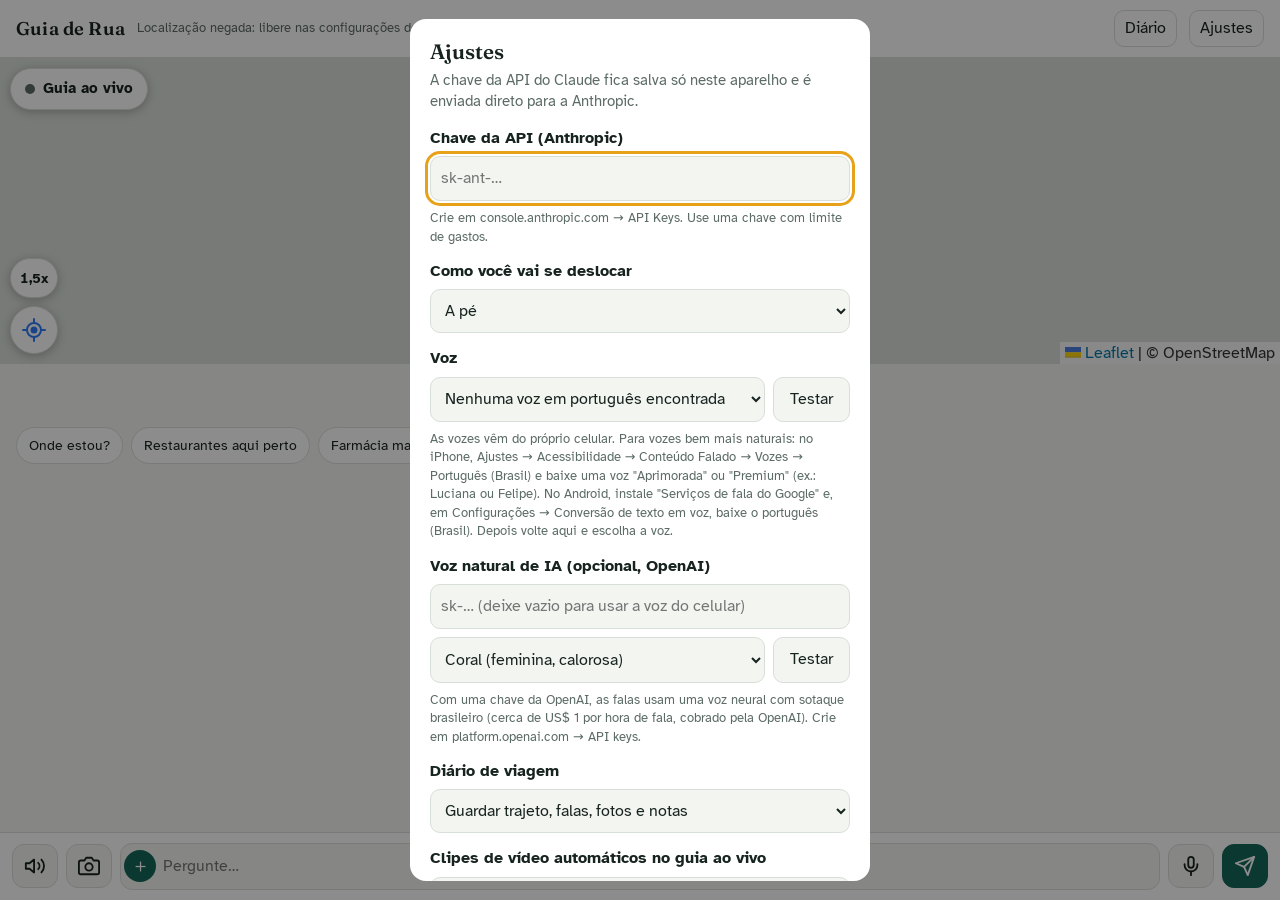
==== guia/index.html @ 288a1351 "Guia de Rua: flip to front camera for selfies Mirrored preview; diary photos/clips use the selfie vi" ====
<!doctype html>
<html lang="pt-BR">
<head>
<meta charset="utf-8">
<meta name="viewport" content="width=device-width,initial-scale=1,viewport-fit=cover">
<meta name="theme-color" content="#14322e">
<meta name="apple-mobile-web-app-capable" content="yes">
<title>Guia de Rua</title>
<link rel="stylesheet" href="vendor/leaflet.css">
<link rel="preconnect" href="https://fonts.googleapis.com">
<link rel="stylesheet" href="https://fonts.googleapis.com/css2?family=Atkinson+Hyperlegible:wght@400;700&family=Fraunces:opsz,wght@9..144,600&display=swap">
<style>
/* Layout: mapa no topo, faixa de instrução, conversa embaixo; barra de comandos fixa no rodapé */
:root {
  --bg: #f3f5f1;
  --surface: #ffffff;
  --ink: #17231f;
  --muted: #5c6b65;
  --line: #d8ded8;
  --accent: #14675b;
  --accent-ink: #ffffff;
  --signal: #e8a21a;
  --danger: #b5412f;
  --bubble-me: #dcebe6;
  --font-display: "Fraunces", Georgia, serif;
  --font-body: "Atkinson Hyperlegible", system-ui, -apple-system, "Segoe UI", sans-serif;
  color-scheme: light;
}
@media (prefers-color-scheme: dark) {
  :root {
    --bg: #0f1614; --surface: #18221f; --ink: #e8efec; --muted: #9aaba4;
    --line: #2a3733; --accent: #3fb3a0; --accent-ink: #06201b; --signal: #f2b43c;
    --danger: #e0715f; --bubble-me: #1f3a34; color-scheme: dark;
  }
}
* { box-sizing: border-box; }
[hidden] { display: none !important; }
html, body { height: 100%; }
body {
  margin: 0; background: var(--bg); color: var(--ink);
  font: 16px/1.45 var(--font-body);
  display: flex; flex-direction: column;
  padding-top: env(safe-area-inset-top, 0px);
}
button { font: inherit; color: inherit; cursor: pointer; }
button:focus-visible, input:focus-visible { outline: 3px solid var(--signal); outline-offset: 2px; }

header {
  display: flex; align-items: center; gap: 12px;
  padding: 10px 16px; background: var(--surface); border-bottom: 1px solid var(--line);
}
header h1 { font: 600 1.15rem var(--font-display); margin: 0; letter-spacing: .01em; }
#where { flex: 1; min-width: 0; font-size: .82rem; color: var(--muted);
  white-space: nowrap; overflow: hidden; text-overflow: ellipsis; }
.icon-btn { background: none; border: 1px solid var(--line); border-radius: 10px; padding: 6px 10px; }

#stage { position: relative; height: 34vh; min-height: 200px; flex: none; }
#map { position: absolute; inset: 0; background: var(--line); }
#cam {
  position: absolute; right: 10px; bottom: 10px; width: 38%; max-width: 220px;
  aspect-ratio: 3 / 4; object-fit: cover; border-radius: 12px; border: 2px solid var(--surface);
  box-shadow: 0 4px 16px rgb(0 0 0 / .3); z-index: 500; background: #000;
}
#locateBtn {
  position: absolute; left: 10px; bottom: 10px; z-index: 600;
  width: 48px; height: 48px; border-radius: 50%; border: 1px solid var(--line);
  background: var(--surface); color: var(--ink); display: grid; place-items: center;
  box-shadow: 0 2px 10px rgb(0 0 0 / .25);
}
#locateBtn svg { width: 24px; height: 24px; }
#locateBtn[aria-pressed="true"] { color: #2f7cf6; }
#stage.cam-big #locateBtn { display: none; }
#liveBtn {
  position: absolute; left: 10px; top: 10px; z-index: 600;
  display: inline-flex; align-items: center; gap: 8px;
  padding: 9px 14px; border-radius: 999px; border: 1px solid var(--line);
  background: var(--surface); color: var(--ink); font-weight: 700; font-size: .92rem;
  box-shadow: 0 2px 10px rgb(0 0 0 / .25);
}
#liveBtn i { width: 10px; height: 10px; border-radius: 50%; background: var(--muted); }
#liveBtn[aria-pressed="true"] { background: var(--danger); color: #fff; border-color: var(--danger); }
#liveBtn[aria-pressed="true"] i { background: #fff; animation: pulse 1.4s ease-in-out infinite; }
@keyframes pulse { 50% { opacity: .25; } }
#stage.cam-big #cam { inset: 0; width: 100%; max-width: none; height: 100%; aspect-ratio: auto; border-radius: 0; border: 0; }

#banner {
  display: flex; align-items: center; gap: 12px; padding: 12px 16px;
  background: var(--accent); color: var(--accent-ink);
}
#banner .dist { font: 600 1.6rem var(--font-display); font-variant-numeric: tabular-nums; min-width: 4.5ch; }
#banner .text { flex: 1; min-width: 0; font-weight: 700; }
#banner .sub { display: block; font-weight: 400; font-size: .85rem; opacity: .85; }
#banner button { background: rgb(255 255 255 / .18); border: 0; border-radius: 10px; padding: 8px 10px; color: inherit; }

#chat { flex: 1; overflow-y: auto; padding: 14px 16px; display: flex; flex-direction: column; gap: 10px; min-height: 0; }
.msg { max-width: 88%; padding: 10px 13px; border-radius: 14px; white-space: pre-wrap; overflow-wrap: anywhere; }
.msg.me { align-self: flex-end; background: var(--bubble-me); border-bottom-right-radius: 4px; }
.msg.bot { align-self: flex-start; background: var(--surface); border: 1px solid var(--line); border-bottom-left-radius: 4px; }
.msg.sys { align-self: center; color: var(--muted); font-size: .82rem; text-align: center; max-width: 100%; }
.msg.err { align-self: center; color: var(--danger); font-size: .88rem; text-align: center; }
.msg.bot.thinking { color: var(--muted); font-style: italic; }
.chips { display: flex; flex-wrap: wrap; gap: 8px; }
.chip { border: 1px solid var(--line); background: var(--surface); border-radius: 999px; padding: 7px 12px; font-size: .9rem; }

#controls {
  display: grid; grid-template-columns: auto auto 1fr auto auto; gap: 8px; align-items: center;
  padding: 10px 12px calc(10px + env(safe-area-inset-bottom, 0px));
  background: var(--surface); border-top: 1px solid var(--line);
}
.qwrap { position: relative; min-width: 0; }
#attachBtn { position: absolute; left: 4px; top: 50%; transform: translateY(-50%); width: 32px; height: 32px; border: 0; border-radius: 50%;
  background: var(--accent); color: var(--accent-ink); font-size: 1.2rem; line-height: 1; display: grid; place-items: center; }
#controls .qwrap input { padding-left: 42px; }
#attachBar { display: flex; align-items: center; gap: 10px; padding: 8px 12px; background: var(--surface); border-top: 1px solid var(--line); }
#attachBar img { width: 52px; height: 52px; object-fit: cover; border-radius: 8px; }
#attachBar span { flex: 1; min-width: 0; font-size: .88rem; color: var(--muted); }
#attachBar button { border: 1px solid var(--line); background: var(--bg); border-radius: 8px; padding: 6px 10px; }
#controls input {
  min-width: 0; width: 100%; padding: 11px 12px; border-radius: 12px;
  border: 1px solid var(--line); background: var(--bg); color: var(--ink); font: inherit;
}
.ctl { border: 1px solid var(--line); background: var(--bg); border-radius: 12px; padding: 10px 11px; line-height: 1; }
.ctl[aria-pressed="true"] { background: var(--accent); color: var(--accent-ink); border-color: var(--accent); }
.ctl.listening { background: var(--danger); color: #fff; border-color: var(--danger); }
#send { background: var(--accent); color: var(--accent-ink); border-color: var(--accent); }
.ctl svg { width: 22px; height: 22px; display: block; }
#speedBtn { position: absolute; left: 10px; bottom: 66px; z-index: 600; height: 40px; min-width: 48px; padding: 0 8px; border-radius: 999px;
  border: 1px solid var(--line); background: var(--surface); color: var(--ink); font-weight: 700; font-size: .9rem; font-variant-numeric: tabular-nums;
  box-shadow: 0 2px 10px rgb(0 0 0 / .25); }
#stage.cam-big #speedBtn { display: none; }

dialog {
  border: 0; border-radius: 16px; padding: 20px; width: min(92vw, 460px);
  background: var(--surface); color: var(--ink);
}
dialog::backdrop { background: rgb(0 0 0 / .45); }
dialog h2 { font: 600 1.3rem var(--font-display); margin: 0 0 6px; }
dialog p { margin: 0 0 14px; color: var(--muted); font-size: .92rem; }
dialog label { display: block; font-weight: 700; margin: 14px 0 6px; }
dialog input[type=password], dialog select {
  width: 100%; padding: 10px; border-radius: 10px; border: 1px solid var(--line);
  background: var(--bg); color: var(--ink); font: inherit;
}
.row { display: flex; gap: 10px; justify-content: flex-end; margin-top: 18px; flex-wrap: wrap; }
.btn { border-radius: 10px; padding: 10px 16px; border: 1px solid var(--line); background: var(--bg); }
.btn.primary { background: var(--accent); color: var(--accent-ink); border-color: var(--accent); }
.note { font-size: .8rem; color: var(--muted); margin-top: 8px; }
.voice-row { display: flex; gap: 8px; }
.voice-row select { flex: 1; min-width: 0; }

.leaflet-container { font: inherit; }
.me-dot { width: 18px; height: 18px; border-radius: 50%; background: #2f7cf6; border: 3px solid #fff; box-shadow: 0 0 0 6px rgb(47 124 246 / .25); }

/* Diário de viagem */
.overlay { position: fixed; inset: 0; z-index: 2000; background: var(--bg); color: var(--ink); display: flex; flex-direction: column;
  padding-top: env(safe-area-inset-top, 0px); padding-bottom: env(safe-area-inset-bottom, 0px); }
.ov-bar { display: flex; align-items: center; gap: 10px; padding: 10px 16px; background: var(--surface); border-bottom: 1px solid var(--line); flex-wrap: wrap; }
.ov-bar h2 { font: 600 1.15rem var(--font-display); margin: 0; flex: 1; }
.tabs { display: flex; gap: 6px; padding: 10px 16px 0; }
.tabs button { flex: 1; padding: 10px; border: 1px solid var(--line); background: var(--surface); border-radius: 10px; font-weight: 700; }
.tabs button[aria-selected="true"] { background: var(--accent); color: var(--accent-ink); border-color: var(--accent); }
.ov-scroll { flex: 1; overflow-y: auto; padding: 14px 16px 24px; min-height: 0; }
.ov-scroll label { display: block; font-weight: 700; margin: 12px 0 6px; }
.dates { display: grid; grid-template-columns: 1fr 1fr; gap: 10px; }
.dates input, #noteText { width: 100%; padding: 10px; border-radius: 10px; border: 1px solid var(--line); background: var(--surface); color: var(--ink); font: inherit; }
#noteText { min-height: 70px; resize: vertical; }
.status { color: var(--muted); font-size: .9rem; margin-top: 8px; min-height: 1.2em; }
.empty { color: var(--muted); text-align: center; padding: 30px 10px; }
.rcard { display: flex; gap: 12px; width: 100%; text-align: left; padding: 10px; margin-bottom: 10px; border: 1px solid var(--line); border-radius: 14px; background: var(--surface); }
.rthumb { width: 84px; height: 84px; flex: none; border-radius: 10px; overflow: hidden; background: var(--line); }
.rthumb img { width: 100%; height: 100%; object-fit: cover; }
.rbody { min-width: 0; }
.rtitle { font: 600 1.05rem var(--font-display); }
.rmeta { font-size: .82rem; color: var(--muted); margin: 2px 0 4px; font-variant-numeric: tabular-nums; }
.rsum { font-size: .9rem; overflow-wrap: anywhere; }
.pin { color: var(--signal); }
#reportBody h2 { font: 600 1.6rem/1.2 var(--font-display); margin: 12px 0 4px; text-wrap: balance; }
#reportBody h3 { font: 600 1.2rem var(--font-display); margin: 22px 0 6px; }
#reportBody h3 small { display: block; font: 400 .85rem var(--font-body); color: var(--muted); }
.rsub { color: var(--muted); margin: 0 0 10px; }
.rcover { width: 100%; aspect-ratio: 16 / 9; object-fit: cover; border-radius: 14px; }
.rstats { display: flex; flex-wrap: wrap; gap: 6px 16px; color: var(--muted); font-size: .9rem; margin-bottom: 12px; }
.rstats b { color: var(--ink); font-size: 1.15rem; font-variant-numeric: tabular-nums; }
.rmap { height: 240px; border-radius: 14px; margin: 10px 0 14px; }
.rhl { border-top: 1px solid var(--line); padding: 10px 0; }
.rhl img, .rhl video { width: 100%; max-height: 60vh; object-fit: cover; border-radius: 12px; margin-top: 6px; background: #000; }
.rtime { color: var(--accent); font-weight: 700; font-variant-numeric: tabular-nums; }
.ov-actions { display: flex; gap: 6px; flex-wrap: wrap; margin-left: auto; }
.ov-actions .btn, #reportBack { padding: 7px 9px; font-size: .85rem; white-space: nowrap; }
#reportView .ov-bar { flex-wrap: nowrap; gap: 6px; padding-inline: 12px; }
#reportView .ov-actions { flex-wrap: nowrap; }
.btn.danger { color: var(--danger); border-color: var(--danger); }
#pinBtn[aria-pressed="true"] { color: var(--signal); border-color: var(--signal); }
#clipBtn { position: absolute; right: 16px; top: 10px; z-index: 600; border: 0; border-radius: 999px; padding: 7px 12px;
  background: rgb(0 0 0 / .55); color: #fff; font-weight: 700; font-size: .85rem; }
#clipBtn.recording { background: var(--danger); }
#photoBtn { position: absolute; right: 16px; top: 50px; z-index: 600; border: 0; border-radius: 999px; padding: 7px 12px;
  background: rgb(0 0 0 / .55); color: #fff; font-weight: 700; font-size: .85rem; }
#flipBtn { position: absolute; right: 16px; top: 90px; z-index: 600; border: 0; border-radius: 999px; padding: 7px 12px;
  background: rgb(0 0 0 / .55); color: #fff; font-weight: 700; font-size: .85rem; }
#cam.selfie { transform: scaleX(-1); }
#stage.cam-big #flipBtn, #stage.cam-big #photoBtn, #stage.cam-big #clipBtn { background: rgb(0 0 0 / .65); }
@media (prefers-reduced-motion: reduce) { * { scroll-behavior: auto !important; } #liveBtn[aria-pressed="true"] i { animation: none; } }
</style>
</head>
<body>
<header>
  <h1>Guia de Rua</h1>
  <div id="where">Aguardando localização…</div>
  <button class="icon-btn" id="diaryBtn" aria-label="Diário de viagem">Diário</button>
  <button class="icon-btn" id="settingsBtn" aria-label="Configurações">Ajustes</button>
</header>

<div id="stage">
  <div id="map"></div>
  <video id="cam" playsinline muted hidden></video>
  <button id="liveBtn" aria-pressed="false" title="Narração contínua do que a câmera vê e do que há por perto"><i></i><span>Guia ao vivo</span></button>
  <button id="flipBtn" hidden aria-label="Virar para a câmera frontal (selfie)" title="Inverter câmera (selfie)">⇄ Selfie</button>
  <button id="photoBtn" hidden title="Guardar uma foto no diário">◉ Foto</button>
  <button id="clipBtn" hidden title="Gravar um clipe de 10 segundos para o diário">● Gravar 10 s</button>
  <button type="button" id="speedBtn" aria-label="Velocidade da fala: 1,5x. Tocar para mudar">1,5x</button>
  <button id="locateBtn" aria-label="Mostrar minha localização" aria-pressed="true" title="Minha localização">
    <svg viewBox="0 0 24 24" fill="none" stroke="currentColor" stroke-width="2" stroke-linecap="round"><circle cx="12" cy="12" r="7"/><circle cx="12" cy="12" r="2.5" fill="currentColor"/><path d="M12 1v4M12 19v4M1 12h4M19 12h4"/></svg>
  </button>
</div>

<div id="banner" hidden>
  <div class="dist" id="bDist">–</div>
  <div class="text"><span id="bText">–</span><span class="sub" id="bSub"></span></div>
  <button id="describeBtn" title="Descrever o caminho pela câmera">Olhar</button>
  <button id="stopBtn" title="Parar navegação">Parar</button>
</div>

<main id="chat" aria-live="polite">
  <div class="msg sys">Pergunte onde você está, o que tem por perto ou peça para ir a algum lugar.</div>
  <div class="chips" id="chips">
    <button class="chip">Onde estou?</button>
    <button class="chip">Restaurantes aqui perto</button>
    <button class="chip">Farmácia mais próxima</button>
    <button class="chip">O que estou vendo?</button>
  </div>
</main>

<div id="attachBar" hidden>
  <img id="attachThumb" alt="Foto escolhida">
  <span id="attachInfo">Escreva um comentário e envie. A foto vai para o diário.</span>
  <button type="button" id="attachRemove" aria-label="Remover foto">Remover</button>
</div>
<form id="controls" autocomplete="off">
  <button type="button" class="ctl" id="voiceBtn" aria-pressed="false" aria-label="Ligar fala em voz alta">
    <svg viewBox="0 0 24 24" fill="none" stroke="currentColor" stroke-width="2" stroke-linecap="round" stroke-linejoin="round"><path d="M11 5 6 9H2v6h4l5 4V5z"/><path d="M15.5 8.5a5 5 0 0 1 0 7"/><path d="M19 5a10 10 0 0 1 0 14"/></svg>
  </button>
  <button type="button" class="ctl" id="camBtn" aria-pressed="false" aria-label="Ligar câmera">
    <svg viewBox="0 0 24 24" fill="none" stroke="currentColor" stroke-width="2" stroke-linecap="round" stroke-linejoin="round"><path d="M23 19a2 2 0 0 1-2 2H3a2 2 0 0 1-2-2V8a2 2 0 0 1 2-2h4l2-3h6l2 3h4a2 2 0 0 1 2 2z"/><circle cx="12" cy="13" r="4"/></svg>
  </button>
  <div class="qwrap">
    <button type="button" id="attachBtn" aria-label="Adicionar foto do rolo da câmera" title="Adicionar foto do rolo da câmera">＋</button>
    <input id="q" placeholder="Pergunte…" aria-label="Mensagem">
  </div>
  <input type="file" id="attachFile" accept="image/*" hidden>
  <button type="button" class="ctl" id="micBtn" aria-label="Falar">
    <svg viewBox="0 0 24 24" fill="none" stroke="currentColor" stroke-width="2" stroke-linecap="round" stroke-linejoin="round"><rect x="9" y="2" width="6" height="12" rx="3"/><path d="M19 10v1a7 7 0 0 1-14 0v-1"/><path d="M12 18v4"/></svg>
  </button>
  <button type="submit" class="ctl" id="send" aria-label="Enviar">
    <svg viewBox="0 0 24 24" fill="none" stroke="currentColor" stroke-width="2" stroke-linecap="round" stroke-linejoin="round"><path d="M22 2 11 13"/><path d="M22 2 15 22l-4-9-9-4 20-7z"/></svg>
  </button>
</form>

<dialog id="settings">
  <form method="dialog" id="settingsForm">
    <h2>Ajustes</h2>
    <p>A chave da API do Claude fica salva só neste aparelho e é enviada direto para a Anthropic.</p>
    <label for="apiKey">Chave da API (Anthropic)</label>
    <input type="password" id="apiKey" placeholder="sk-ant-…" autocomplete="off">
    <div class="note">Crie em console.anthropic.com → API Keys. Use uma chave com limite de gastos.</div>
    <label for="mode">Como você vai se deslocar</label>
    <select id="mode">
      <option value="foot">A pé</option>
      <option value="car">De carro</option>
      <option value="bike">De bicicleta</option>
    </select>
    <label for="voiceSel">Voz</label>
    <div class="voice-row">
      <select id="voiceSel"></select>
      <button type="button" class="btn" id="voiceTest">Testar</button>
    </div>
    <div class="note">As vozes vêm do próprio celular. Para vozes bem mais naturais: no iPhone, Ajustes → Acessibilidade → Conteúdo Falado → Vozes → Português (Brasil) e baixe uma voz "Aprimorada" ou "Premium" (ex.: Luciana ou Felipe). No Android, instale "Serviços de fala do Google" e, em Configurações → Conversão de texto em voz, baixe o português (Brasil). Depois volte aqui e escolha a voz.</div>
    <label for="openaiKey">Voz natural de IA (opcional, OpenAI)</label>
    <input type="password" id="openaiKey" placeholder="sk-… (deixe vazio para usar a voz do celular)" autocomplete="off">
    <div class="voice-row" style="margin-top:8px">
      <select id="openaiVoice">
        <option value="coral">Coral (feminina, calorosa)</option>
        <option value="nova">Nova (feminina, animada)</option>
        <option value="shimmer">Shimmer (feminina, suave)</option>
        <option value="sage">Sage (feminina, calma)</option>
        <option value="ash">Ash (masculina, clara)</option>
        <option value="ballad">Ballad (masculina, expressiva)</option>
        <option value="onyx">Onyx (masculina, grave)</option>
        <option value="echo">Echo (masculina, neutra)</option>
        <option value="verse">Verse (masculina, narrador)</option>
      </select>
      <button type="button" class="btn" id="cloudTest">Testar</button>
    </div>
    <div class="note" id="cloudStatus">Com uma chave da OpenAI, as falas usam uma voz neural com sotaque brasileiro (cerca de US$ 1 por hora de fala, cobrado pela OpenAI). Crie em platform.openai.com → API keys.</div>
    <label for="diaryOn">Diário de viagem</label>
    <select id="diaryOn">
      <option value="on">Guardar trajeto, falas, fotos e notas</option>
      <option value="off">Não guardar nada</option>
    </select>
    <label for="clipEvery">Clipes de vídeo automáticos no guia ao vivo</label>
    <select id="clipEvery">
      <option value="2">Um clipe de 6 s a cada 2 min</option>
      <option value="5">Um clipe de 6 s a cada 5 min</option>
      <option value="off">Só quando eu tocar em Gravar</option>
    </select>
    <div class="note">Tudo fica guardado só neste celular. Cada clipe ocupa cerca de 0,6 MB.</div>
    <label for="navVoice">Avisos de navegação ("em 90 metros, vire à esquerda")</label>
    <select id="navVoice">
      <option value="off">Só na tela, sem falar</option>
      <option value="on">Falar em voz alta</option>
    </select>
    <label for="liveDirections">Guia ao vivo: indicar para onde olhar</label>
    <select id="liveDirections">
      <option value="off">Não, só contar o que há em volta</option>
      <option value="on">Sim, dizer "olhe à esquerda", "atrás de você"…</option>
    </select>
    <div class="note">A velocidade da fala fica no botão 1x / 1,25x / 1,5x / 2x da barra de baixo. Você também pode pedir no chat: "fala mais rápido", "quero as direções".</div>
    <label for="livePace">Ritmo do guia ao vivo</label>
    <select id="livePace">
      <option value="continuo">Contínuo (nova leitura a cada 10 s)</option>
      <option value="normal">Normal (pausa de 10 s)</option>
      <option value="calmo">Calmo (pausa de 25 s)</option>
    </select>
    <div class="note">No modo contínuo o Claude é consultado a cada 10 segundos (6 vezes por minuto).</div>
    <label for="lookEvery">Olhar pela câmera durante a rota</label>
    <select id="lookEvery">
      <option value="turns">Só perto das conversões</option>
      <option value="30">Também a cada 30 s</option>
      <option value="60">Também a cada 60 s</option>
    </select>
    <div class="row">
      <button class="btn" value="cancel" formnovalidate>Cancelar</button>
      <button class="btn primary" value="save" id="saveSettings">Salvar</button>
    </div>
  </form>
</dialog>


<section id="diary" class="overlay" hidden aria-label="Diário de viagem">
  <div class="ov-bar">
    <h2>Diário de viagem</h2>
    <button class="btn" id="diaryClose">Fechar</button>
  </div>
  <div class="tabs" role="tablist">
    <button id="tab-list" role="tab" aria-selected="true">Relatórios</button>
    <button id="tab-new" role="tab" aria-selected="false">Novo relatório</button>
  </div>
  <div class="ov-scroll" id="panel-list">
    <div id="reportList"></div>
    <div class="status" id="storageInfo"></div>
  </div>
  <div class="ov-scroll" id="panel-new" hidden>
    <div class="dates">
      <div><label for="dFrom">De</label><input type="date" id="dFrom"></div>
      <div><label for="dTo">Até</label><input type="date" id="dTo"></div>
    </div>
    <div class="status" id="dPreview"></div>
    <div class="row" style="justify-content:flex-start"><button class="btn primary" id="genBtn">Gerar relatório</button></div>
    <div class="status" id="dStatus"></div>
    <label for="noteText">Anotar algo no diário (com fotos, se quiser)</label>
    <textarea id="noteText" placeholder="Ex.: Almoçamos no mercado municipal, o sanduíche de mortadela é enorme."></textarea>
    <label class="btn" for="noteFiles" style="display:inline-block;margin-top:8px;font-weight:400">📷 Adicionar fotos da galeria</label>
    <input type="file" id="noteFiles" accept="image/*" multiple hidden>
    <div class="status" id="noteFilesInfo"></div>
    <div class="row" style="justify-content:flex-start"><button class="btn primary" id="noteBtn">Guardar no diário</button></div>
    <p class="note">Também dá para anotar pelo chat ("anota que jantamos no Bar X") e pedir o relatório falando ("faz o relatório de ontem").</p>
  </div>
</section>

<section id="reportView" class="overlay" hidden aria-label="Relatório de viagem">
  <div class="ov-bar">
    <button class="btn" id="reportBack">‹ Voltar</button>
    <div class="ov-actions">
      <button class="btn" id="pinBtn" aria-pressed="false">☆ Permanente</button>
      <button class="btn" id="exportBtn">Exportar</button>
      <button class="btn danger" id="deleteBtn">Excluir</button>
    </div>
  </div>
  <div class="ov-scroll" id="reportBody"></div>
</section>

<dialog id="keepDlg">
  <form method="dialog">
    <h2>Guardar esta gravação?</h2>
    <p id="keepText"></p>
    <p class="note" id="keepNote"></p>
    <div class="row">
      <button class="btn" value="later">Decidir depois</button>
      <button class="btn danger" value="discard">Descartar</button>
      <button class="btn primary" value="keep">Guardar</button>
    </div>
  </form>
</dialog>

<dialog id="confirmDlg">
  <form method="dialog">
    <h2>Confirmar</h2>
    <p id="confirmText"></p>
    <div class="row">
      <button class="btn" value="cancel">Cancelar</button>
      <button class="btn primary" value="ok" id="confirmOk">OK</button>
    </div>
  </form>
</dialog>
<script src="vendor/leaflet.js"></script>
<script type="module" src="app.js?v=18"></script>
</body>
</html>
---- guia/vendor/leaflet.css ----
/* required styles */

.leaflet-pane,
.leaflet-tile,
.leaflet-marker-icon,
.leaflet-marker-shadow,
.leaflet-tile-container,
.leaflet-pane > svg,
.leaflet-pane > canvas,
.leaflet-zoom-box,
.leaflet-image-layer,
.leaflet-layer {
	position: absolute;
	left: 0;
	top: 0;
	}
.leaflet-container {
	overflow: hidden;
	}
.leaflet-tile,
.leaflet-marker-icon,
.leaflet-marker-shadow {
	-webkit-user-select: none;
	   -moz-user-select: none;
	        user-select: none;
	  -webkit-user-drag: none;
	}
/* Prevents IE11 from highlighting tiles in blue */
.leaflet-tile::selection {
	background: transparent;
}
/* Safari renders non-retina tile on retina better with this, but Chrome is worse */
.leaflet-safari .leaflet-tile {
	image-rendering: -webkit-optimize-contrast;
	}
/* hack that prevents hw layers "stretching" when loading new tiles */
.leaflet-safari .leaflet-tile-container {
	width: 1600px;
	height: 1600px;
	-webkit-transform-origin: 0 0;
	}
.leaflet-marker-icon,
.leaflet-marker-shadow {
	display: block;
	}
/* .leaflet-container svg: reset svg max-width decleration shipped in Joomla! (joomla.org) 3.x */
/* .leaflet-container img: map is broken in FF if you have max-width: 100% on tiles */
.leaflet-container .leaflet-overlay-pane svg {
	max-width: none !important;
	max-height: none !important;
	}
.leaflet-container .leaflet-marker-pane img,
.leaflet-container .leaflet-shadow-pane img,
.leaflet-container .leaflet-tile-pane img,
.leaflet-container img.leaflet-image-layer,
.leaflet-container .leaflet-tile {
	max-width: none !important;
	max-height: none !important;
	width: auto;
	padding: 0;
	}

.leaflet-container img.leaflet-tile {
	/* See: https://bugs.chromium.org/p/chromium/issues/detail?id=600120 */
	mix-blend-mode: plus-lighter;
}

.leaflet-container.leaflet-touch-zoom {
	-ms-touch-action: pan-x pan-y;
	touch-action: pan-x pan-y;
	}
.leaflet-container.leaflet-touch-drag {
	-ms-touch-action: pinch-zoom;
	/* Fallback for FF which doesn't support pinch-zoom */
	touch-action: none;
	touch-action: pinch-zoom;
}
.leaflet-container.leaflet-touch-drag.leaflet-touch-zoom {
	-ms-touch-action: none;
	touch-action: none;
}
.leaflet-container {
	-webkit-tap-highlight-color: transparent;
}
.leaflet-container a {
	-webkit-tap-highlight-color: rgba(51, 181, 229, 0.4);
}
.leaflet-tile {
	filter: inherit;
	visibility: hidden;
	}
.leaflet-tile-loaded {
	visibility: inherit;
	}
.leaflet-zoom-box {
	width: 0;
	height: 0;
	-moz-box-sizing: border-box;
	     box-sizing: border-box;
	z-index: 800;
	}
/* workaround for https://bugzilla.mozilla.org/show_bug.cgi?id=888319 */
.leaflet-overlay-pane svg {
	-moz-user-select: none;
	}

.leaflet-pane         { z-index: 400; }

.leaflet-tile-pane    { z-index: 200; }
.leaflet-overlay-pane { z-index: 400; }
.leaflet-shadow-pane  { z-index: 500; }
.leaflet-marker-pane  { z-index: 600; }
.leaflet-tooltip-pane   { z-index: 650; }
.leaflet-popup-pane   { z-index: 700; }

.leaflet-map-pane canvas { z-index: 100; }
.leaflet-map-pane svg    { z-index: 200; }

.leaflet-vml-shape {
	width: 1px;
	height: 1px;
	}
.lvml {
	behavior: url(#default#VML);
	display: inline-block;
	position: absolute;
	}


/* control positioning */

.leaflet-control {
	position: relative;
	z-index: 800;
	pointer-events: visiblePainted; /* IE 9-10 doesn't have auto */
	pointer-events: auto;
	}
.leaflet-top,
.leaflet-bottom {
	position: absolute;
	z-index: 1000;
	pointer-events: none;
	}
.leaflet-top {
	top: 0;
	}
.leaflet-right {
	right: 0;
	}
.leaflet-bottom {
	bottom: 0;
	}
.leaflet-left {
	left: 0;
	}
.leaflet-control {
	float: left;
	clear: both;
	}
.leaflet-right .leaflet-control {
	float: right;
	}
.leaflet-top .leaflet-control {
	margin-top: 10px;
	}
.leaflet-bottom .leaflet-control {
	margin-bottom: 10px;
	}
.leaflet-left .leaflet-control {
	margin-left: 10px;
	}
.leaflet-right .leaflet-control {
	margin-right: 10px;
	}


/* zoom and fade animations */

.leaflet-fade-anim .leaflet-popup {
	opacity: 0;
	-webkit-transition: opacity 0.2s linear;
	   -moz-transition: opacity 0.2s linear;
	        transition: opacity 0.2s linear;
	}
.leaflet-fade-anim .leaflet-map-pane .leaflet-popup {
	opacity: 1;
	}
.leaflet-zoom-animated {
	-webkit-transform-origin: 0 0;
	    -ms-transform-origin: 0 0;
	        transform-origin: 0 0;
	}
svg.leaflet-zoom-animated {
	will-change: transform;
}

.leaflet-zoom-anim .leaflet-zoom-animated {
	-webkit-transition: -webkit-transform 0.25s cubic-bezier(0,0,0.25,1);
	   -moz-transition:    -moz-transform 0.25s cubic-bezier(0,0,0.25,1);
	        transition:         transform 0.25s cubic-bezier(0,0,0.25,1);
	}
.leaflet-zoom-anim .leaflet-tile,
.leaflet-pan-anim .leaflet-tile {
	-webkit-transition: none;
	   -moz-transition: none;
	        transition: none;
	}

.leaflet-zoom-anim .leaflet-zoom-hide {
	visibility: hidden;
	}


/* cursors */

.leaflet-interactive {
	cursor: pointer;
	}
.leaflet-grab {
	cursor: -webkit-grab;
	cursor:    -moz-grab;
	cursor:         grab;
	}
.leaflet-crosshair,
.leaflet-crosshair .leaflet-interactive {
	cursor: crosshair;
	}
.leaflet-popup-pane,
.leaflet-control {
	cursor: auto;
	}
.leaflet-dragging .leaflet-grab,
.leaflet-dragging .leaflet-grab .leaflet-interactive,
.leaflet-dragging .leaflet-marker-draggable {
	cursor: move;
	cursor: -webkit-grabbing;
	cursor:    -moz-grabbing;
	cursor:         grabbing;
	}

/* marker & overlays interactivity */
.leaflet-marker-icon,
.leaflet-marker-shadow,
.leaflet-image-layer,
.leaflet-pane > svg path,
.leaflet-tile-container {
	pointer-events: none;
	}

.leaflet-marker-icon.leaflet-interactive,
.leaflet-image-layer.leaflet-interactive,
.leaflet-pane > svg path.leaflet-interactive,
svg.leaflet-image-layer.leaflet-interactive path {
	pointer-events: visiblePainted; /* IE 9-10 doesn't have auto */
	pointer-events: auto;
	}

/* visual tweaks */

.leaflet-container {
	background: #ddd;
	outline-offset: 1px;
	}
.leaflet-container a {
	color: #0078A8;
	}
.leaflet-zoom-box {
	border: 2px dotted #38f;
	background: rgba(255,255,255,0.5);
	}


/* general typography */
.leaflet-container {
	font-family: "Helvetica Neue", Arial, Helvetica, sans-serif;
	font-size: 12px;
	font-size: 0.75rem;
	line-height: 1.5;
	}


/* general toolbar styles */

.leaflet-bar {
	box-shadow: 0 1px 5px rgba(0,0,0,0.65);
	border-radius: 4px;
	}
.leaflet-bar a {
	background-color: #fff;
	border-bottom: 1px solid #ccc;
	width: 26px;
	height: 26px;
	line-height: 26px;
	display: block;
	text-align: center;
	text-decoration: none;
	color: black;
	}
.leaflet-bar a,
.leaflet-control-layers-toggle {
	background-position: 50% 50%;
	background-repeat: no-repeat;
	display: block;
	}
.leaflet-bar a:hover,
.leaflet-bar a:focus {
	background-color: #f4f4f4;
	}
.leaflet-bar a:first-child {
	border-top-left-radius: 4px;
	border-top-right-radius: 4px;
	}
.leaflet-bar a:last-child {
	border-bottom-left-radius: 4px;
	border-bottom-right-radius: 4px;
	border-bottom: none;
	}
.leaflet-bar a.leaflet-disabled {
	cursor: default;
	background-color: #f4f4f4;
	color: #bbb;
	}

.leaflet-touch .leaflet-bar a {
	width: 30px;
	height: 30px;
	line-height: 30px;
	}
.leaflet-touch .leaflet-bar a:first-child {
	border-top-left-radius: 2px;
	border-top-right-radius: 2px;
	}
.leaflet-touch .leaflet-bar a:last-child {
	border-bottom-left-radius: 2px;
	border-bottom-right-radius: 2px;
	}

/* zoom control */

.leaflet-control-zoom-in,
.leaflet-control-zoom-out {
	font: bold 18px 'Lucida Console', Monaco, monospace;
	text-indent: 1px;
	}

.leaflet-touch .leaflet-control-zoom-in, .leaflet-touch .leaflet-control-zoom-out  {
	font-size: 22px;
	}


/* layers control */

.leaflet-control-layers {
	box-shadow: 0 1px 5px rgba(0,0,0,0.4);
	background: #fff;
	border-radius: 5px;
	}
.leaflet-control-layers-toggle {
	background-image: url(images/layers.png);
	width: 36px;
	height: 36px;
	}
.leaflet-retina .leaflet-control-layers-toggle {
	background-image: url(images/layers-2x.png);
	background-size: 26px 26px;
	}
.leaflet-touch .leaflet-control-layers-toggle {
	width: 44px;
	height: 44px;
	}
.leaflet-control-layers .leaflet-control-layers-list,
.leaflet-control-layers-expanded .leaflet-control-layers-toggle {
	display: none;
	}
.leaflet-control-layers-expanded .leaflet-control-layers-list {
	display: block;
	position: relative;
	}
.leaflet-control-layers-expanded {
	padding: 6px 10px 6px 6px;
	color: #333;
	background: #fff;
	}
.leaflet-control-layers-scrollbar {
	overflow-y: scroll;
	overflow-x: hidden;
	padding-right: 5px;
	}
.leaflet-control-layers-selector {
	margin-top: 2px;
	position: relative;
	top: 1px;
	}
.leaflet-control-layers label {
	display: block;
	font-size: 13px;
	font-size: 1.08333em;
	}
.leaflet-control-layers-separator {
	height: 0;
	border-top: 1px solid #ddd;
	margin: 5px -10px 5px -6px;
	}

/* Default icon URLs */
.leaflet-default-icon-path { /* used only in path-guessing heuristic, see L.Icon.Default */
	background-image: url(images/marker-icon.png);
	}


/* attribution and scale controls */

.leaflet-container .leaflet-control-attribution {
	background: #fff;
	background: rgba(255, 255, 255, 0.8);
	margin: 0;
	}
.leaflet-control-attribution,
.leaflet-control-scale-line {
	padding: 0 5px;
	color: #333;
	line-height: 1.4;
	}
.leaflet-control-attribution a {
	text-decoration: none;
	}
.leaflet-control-attribution a:hover,
.leaflet-control-attribution a:focus {
	text-decoration: underline;
	}
.leaflet-attribution-flag {
	display: inline !important;
	vertical-align: baseline !important;
	width: 1em;
	height: 0.6669em;
	}
.leaflet-left .leaflet-control-scale {
	margin-left: 5px;
	}
.leaflet-bottom .leaflet-control-scale {
	margin-bottom: 5px;
	}
.leaflet-control-scale-line {
	border: 2px solid #777;
	border-top: none;
	line-height: 1.1;
	padding: 2px 5px 1px;
	white-space: nowrap;
	-moz-box-sizing: border-box;
	     box-sizing: border-box;
	background: rgba(255, 255, 255, 0.8);
	text-shadow: 1px 1px #fff;
	}
.leaflet-control-scale-line:not(:first-child) {
	border-top: 2px solid #777;
	border-bottom: none;
	margin-top: -2px;
	}
.leaflet-control-scale-line:not(:first-child):not(:last-child) {
	border-bottom: 2px solid #777;
	}

.leaflet-touch .leaflet-control-attribution,
.leaflet-touch .leaflet-control-layers,
.leaflet-touch .leaflet-bar {
	box-shadow: none;
	}
.leaflet-touch .leaflet-control-layers,
.leaflet-touch .leaflet-bar {
	border: 2px solid rgba(0,0,0,0.2);
	background-clip: padding-box;
	}


/* popup */

.leaflet-popup {
	position: absolute;
	text-align: center;
	margin-bottom: 20px;
	}
.leaflet-popup-content-wrapper {
	padding: 1px;
	text-align: left;
	border-radius: 12px;
	}
.leaflet-popup-content {
	margin: 13px 24px 13px 20px;
	line-height: 1.3;
	font-size: 13px;
	font-size: 1.08333em;
	min-height: 1px;
	}
.leaflet-popup-content p {
	margin: 17px 0;
	margin: 1.3em 0;
	}
.leaflet-popup-tip-container {
	width: 40px;
	height: 20px;
	position: absolute;
	left: 50%;
	margin-top: -1px;
	margin-left: -20px;
	overflow: hidden;
	pointer-events: none;
	}
.leaflet-popup-tip {
	width: 17px;
	height: 17px;
	padding: 1px;

	margin: -10px auto 0;
	pointer-events: auto;

	-webkit-transform: rotate(45deg);
	   -moz-transform: rotate(45deg);
	    -ms-transform: rotate(45deg);
	        transform: rotate(45deg);
	}
.leaflet-popup-content-wrapper,
.leaflet-popup-tip {
	background: white;
	color: #333;
	box-shadow: 0 3px 14px rgba(0,0,0,0.4);
	}
.leaflet-container a.leaflet-popup-close-button {
	position: absolute;
	top: 0;
	right: 0;
	border: none;
	text-align: center;
	width: 24px;
	height: 24px;
	font: 16px/24px Tahoma, Verdana, sans-serif;
	color: #757575;
	text-decoration: none;
	background: transparent;
	}
.leaflet-container a.leaflet-popup-close-button:hover,
.leaflet-container a.leaflet-popup-close-button:focus {
	color: #585858;
	}
.leaflet-popup-scrolled {
	overflow: auto;
	}

.leaflet-oldie .leaflet-popup-content-wrapper {
	-ms-zoom: 1;
	}
.leaflet-oldie .leaflet-popup-tip {
	width: 24px;
	margin: 0 auto;

	-ms-filter: "progid:DXImageTransform.Microsoft.Matrix(M11=0.70710678, M12=0.70710678, M21=-0.70710678, M22=0.70710678)";
	filter: progid:DXImageTransform.Microsoft.Matrix(M11=0.70710678, M12=0.70710678, M21=-0.70710678, M22=0.70710678);
	}

.leaflet-oldie .leaflet-control-zoom,
.leaflet-oldie .leaflet-control-layers,
.leaflet-oldie .leaflet-popup-content-wrapper,
.leaflet-oldie .leaflet-popup-tip {
	border: 1px solid #999;
	}


/* div icon */

.leaflet-div-icon {
	background: #fff;
	border: 1px solid #666;
	}


/* Tooltip */
/* Base styles for the element that has a tooltip */
.leaflet-tooltip {
	position: absolute;
	padding: 6px;
	background-color: #fff;
	border: 1px solid #fff;
	border-radius: 3px;
	color: #222;
	white-space: nowrap;
	-webkit-user-select: none;
	-moz-user-select: none;
	-ms-user-select: none;
	user-select: none;
	pointer-events: none;
	box-shadow: 0 1px 3px rgba(0,0,0,0.4);
	}
.leaflet-tooltip.leaflet-interactive {
	cursor: pointer;
	pointer-events: auto;
	}
.leaflet-tooltip-top:before,
.leaflet-tooltip-bottom:before,
.leaflet-tooltip-left:before,
.leaflet-tooltip-right:before {
	position: absolute;
	pointer-events: none;
	border: 6px solid transparent;
	background: transparent;
	content: "";
	}

/* Directions */

.leaflet-tooltip-bottom {
	margin-top: 6px;
}
.leaflet-tooltip-top {
	margin-top: -6px;
}
.leaflet-tooltip-bottom:before,
.leaflet-tooltip-top:before {
	left: 50%;
	margin-left: -6px;
	}
.leaflet-tooltip-top:before {
	bottom: 0;
	margin-bottom: -12px;
	border-top-color: #fff;
	}
.leaflet-tooltip-bottom:before {
	top: 0;
	margin-top: -12px;
	margin-left: -6px;
	border-bottom-color: #fff;
	}
.leaflet-tooltip-left {
	margin-left: -6px;
}
.leaflet-tooltip-right {
	margin-left: 6px;
}
.leaflet-tooltip-left:before,
.leaflet-tooltip-right:before {
	top: 50%;
	margin-top: -6px;
	}
.leaflet-tooltip-left:before {
	right: 0;
	margin-right: -12px;
	border-left-color: #fff;
	}
.leaflet-tooltip-right:before {
	left: 0;
	margin-left: -12px;
	border-right-color: #fff;
	}

/* Printing */

@media print {
	/* Prevent printers from removing background-images of controls. */
	.leaflet-control {
		-webkit-print-color-adjust: exact;
		print-color-adjust: exact;
		}
	}
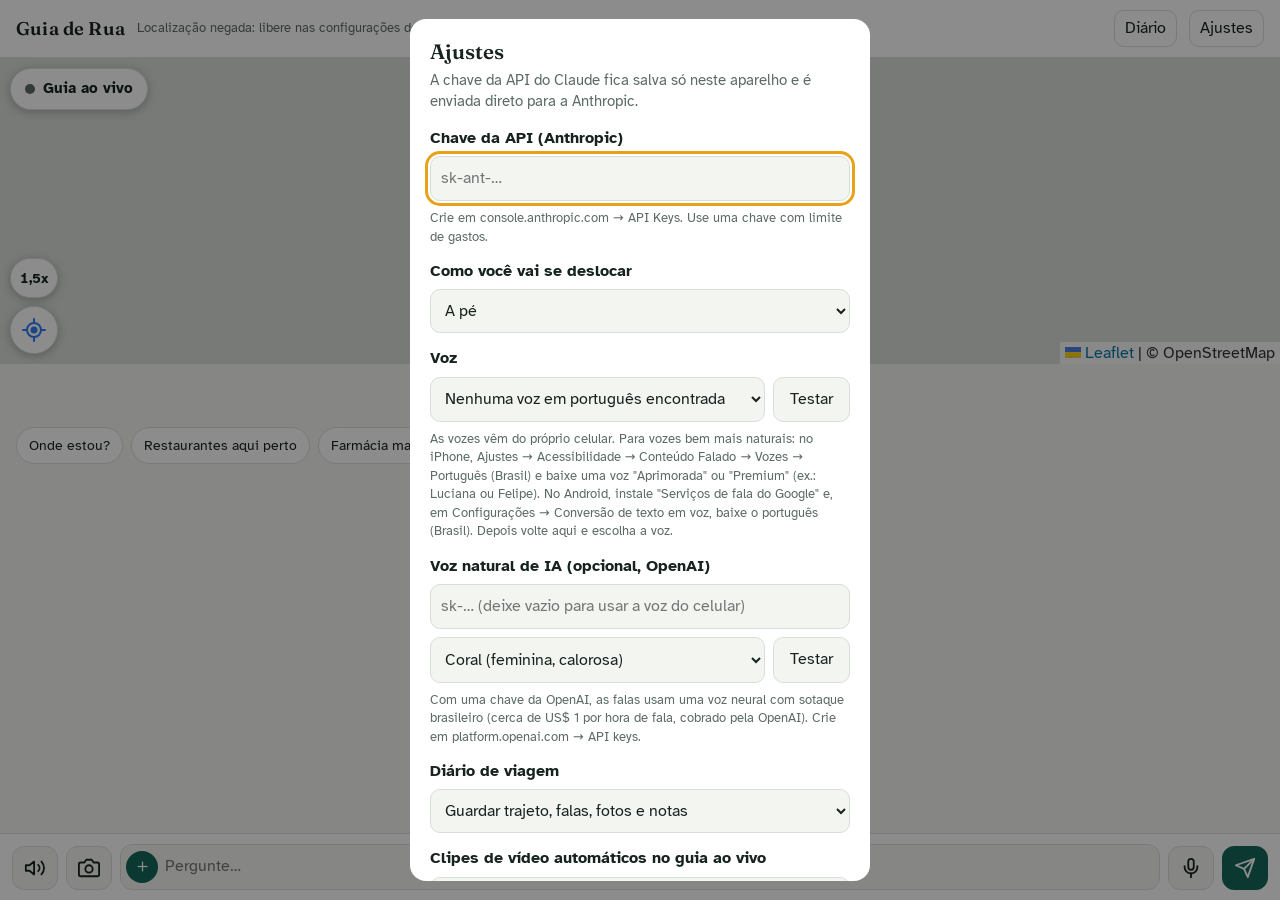
==== commit 235fbb2f: "Guia de Rua: auto-growing message box Textarea grows with typed or dictated text, switches to full w" ====
--- a/guia/index.html
+++ b/guia/index.html
@@ -103,22 +103,29 @@
 .chip { border: 1px solid var(--line); background: var(--surface); border-radius: 999px; padding: 7px 12px; font-size: .9rem; }
 
 #controls {
-  display: grid; grid-template-columns: auto auto 1fr auto auto; gap: 8px; align-items: center;
+  display: grid; grid-template-columns: auto auto 1fr auto auto; gap: 8px; align-items: end;
   padding: 10px 12px calc(10px + env(safe-area-inset-bottom, 0px));
   background: var(--surface); border-top: 1px solid var(--line);
 }
 .qwrap { position: relative; min-width: 0; }
-#attachBtn { position: absolute; left: 4px; top: 50%; transform: translateY(-50%); width: 32px; height: 32px; border: 0; border-radius: 50%;
+#attachBtn { position: absolute; left: 6px; bottom: 7px; width: 32px; height: 32px; border: 0; border-radius: 50%;
   background: var(--accent); color: var(--accent-ink); font-size: 1.2rem; line-height: 1; display: grid; place-items: center; }
-#controls .qwrap input { padding-left: 42px; }
+#controls .qwrap textarea { padding-left: 44px; }
 #attachBar { display: flex; align-items: center; gap: 10px; padding: 8px 12px; background: var(--surface); border-top: 1px solid var(--line); }
 #attachBar img { width: 52px; height: 52px; object-fit: cover; border-radius: 8px; }
 #attachBar span { flex: 1; min-width: 0; font-size: .88rem; color: var(--muted); }
 #attachBar button { border: 1px solid var(--line); background: var(--bg); border-radius: 8px; padding: 6px 10px; }
-#controls input {
-  min-width: 0; width: 100%; padding: 11px 12px; border-radius: 12px;
-  border: 1px solid var(--line); background: var(--bg); color: var(--ink); font: inherit;
-}
+#controls textarea {
+  display: block; min-width: 0; width: 100%; padding: 11px 12px; border-radius: 12px;
+  border: 1px solid var(--line); background: var(--bg); color: var(--ink); font: inherit; line-height: 1.35;
+  resize: none; min-height: 46px; max-height: 9.6em; overflow-y: hidden;
+}
+#controls textarea.scroll { overflow-y: auto; }
+#voiceBtn { grid-column: 1; } #camBtn { grid-column: 2; } .qwrap { grid-column: 3; } #micBtn { grid-column: 4; } #send { grid-column: 5; }
+/* Texto longo: a caixa ocupa a largura toda e os botões descem para a linha de baixo */
+#controls.expanded .qwrap { grid-column: 1 / -1; grid-row: 1; }
+#controls.expanded > button { grid-row: 2; }
+#controls.expanded textarea { max-height: 12em; }
 .ctl { border: 1px solid var(--line); background: var(--bg); border-radius: 12px; padding: 10px 11px; line-height: 1; }
 .ctl[aria-pressed="true"] { background: var(--accent); color: var(--accent-ink); border-color: var(--accent); }
 .ctl.listening { background: var(--danger); color: #fff; border-color: var(--danger); }
@@ -200,10 +207,21 @@
   background: rgb(0 0 0 / .55); color: #fff; font-weight: 700; font-size: .85rem; }
 #cam.selfie { transform: scaleX(-1); }
 #stage.cam-big #flipBtn, #stage.cam-big #photoBtn, #stage.cam-big #clipBtn { background: rgb(0 0 0 / .65); }
+#updateBar { display: flex; align-items: center; gap: 10px; padding: 8px 16px; background: var(--signal); color: #1d1600; font-size: .9rem; }
+#updateBar span { flex: 1; min-width: 0; }
+#updateBar button { border: 0; border-radius: 8px; padding: 7px 12px; background: #1d1600; color: #fff; font-weight: 700; }
+.warn { background: color-mix(in srgb, var(--signal) 22%, var(--surface)); border: 1px solid var(--signal); border-radius: 12px; padding: 10px 12px; margin-bottom: 12px; font-size: .9rem; }
+.backup { margin-top: 18px; padding-top: 12px; border-top: 1px solid var(--line); }
+.backup h3 { font: 600 1.05rem var(--font-display); margin: 0 0 4px; }
+.chk { display: flex; gap: 8px; align-items: center; font-size: .9rem; margin-top: 6px; }
 @media (prefers-reduced-motion: reduce) { * { scroll-behavior: auto !important; } #liveBtn[aria-pressed="true"] i { animation: none; } }
 </style>
 </head>
 <body>
+<div id="updateBar" hidden>
+  <span>Há uma versão nova do Guia. Seus ajustes e o diário continuam salvos.</span>
+  <button id="updateBtn">Atualizar</button>
+</div>
 <header>
   <h1>Guia de Rua</h1>
   <div id="where">Aguardando localização…</div>
@@ -255,7 +273,7 @@
   </button>
   <div class="qwrap">
     <button type="button" id="attachBtn" aria-label="Adicionar foto do rolo da câmera" title="Adicionar foto do rolo da câmera">＋</button>
-    <input id="q" placeholder="Pergunte…" aria-label="Mensagem">
+    <textarea id="q" rows="1" placeholder="Pergunte…" aria-label="Mensagem" enterkeyhint="enter"></textarea>
   </div>
   <input type="file" id="attachFile" accept="image/*" hidden>
   <button type="button" class="ctl" id="micBtn" aria-label="Falar">
@@ -338,6 +356,14 @@
       <option value="30">Também a cada 30 s</option>
       <option value="60">Também a cada 60 s</option>
     </select>
+    <label for="settingsCode">Levar meus ajustes para outro navegador</label>
+    <div class="note">Gera um código com suas chaves e preferências para colar no app aberto em outro lugar (outro navegador ou o ícone da Tela de Início). Guarde-o como uma senha.</div>
+    <textarea id="settingsCode" rows="2" placeholder="Cole aqui um código GUIA1:…" style="width:100%;margin-top:6px;padding:8px;border-radius:10px;border:1px solid var(--line);background:var(--bg);color:var(--ink);font:inherit;font-size:.8rem"></textarea>
+    <div class="voice-row" style="margin-top:6px">
+      <button type="button" class="btn" id="copySettings">Copiar meus ajustes</button>
+      <button type="button" class="btn" id="applySettings">Aplicar código colado</button>
+    </div>
+    <div class="note" id="settingsCodeStatus"></div>
     <div class="row">
       <button class="btn" value="cancel" formnovalidate>Cancelar</button>
       <button class="btn primary" value="save" id="saveSettings">Salvar</button>
@@ -356,7 +382,19 @@
     <button id="tab-new" role="tab" aria-selected="false">Novo relatório</button>
   </div>
   <div class="ov-scroll" id="panel-list">
+    <div class="warn" id="storageWarn" hidden><strong>Atenção:</strong> este navegador pode apagar o diário e os relatórios (por exemplo, o navegador embutido do app do Claude). Abra o Guia sempre pelo ícone da Tela de Início e faça backups.</div>
     <div id="reportList"></div>
+    <section class="backup">
+      <h3>Backup</h3>
+      <p class="note">Guarda todos os relatórios, notas, fotos e o trajeto num arquivo (em Arquivos, iCloud ou Drive). Use "Restaurar" para trazer tudo de volta, aqui ou em outro celular. Também aceita relatórios exportados (.html).</p>
+      <label class="chk"><input type="checkbox" id="bkClips"> Incluir clipes de vídeo (arquivo bem maior)</label>
+      <div class="voice-row" style="margin-top:8px">
+        <button class="btn primary" id="bkBtn">Fazer backup</button>
+        <label class="btn" for="bkFile" style="text-align:center">Restaurar</label>
+      </div>
+      <input type="file" id="bkFile" accept=".json,.html,application/json,text/html" hidden>
+      <div class="status" id="bkStatus"></div>
+    </section>
     <div class="status" id="storageInfo"></div>
   </div>
   <div class="ov-scroll" id="panel-new" hidden>
@@ -413,6 +451,6 @@
   </form>
 </dialog>
 <script src="vendor/leaflet.js"></script>
-<script type="module" src="app.js?v=18"></script>
+<script type="module" src="app.js?v=21"></script>
 </body>
 </html>
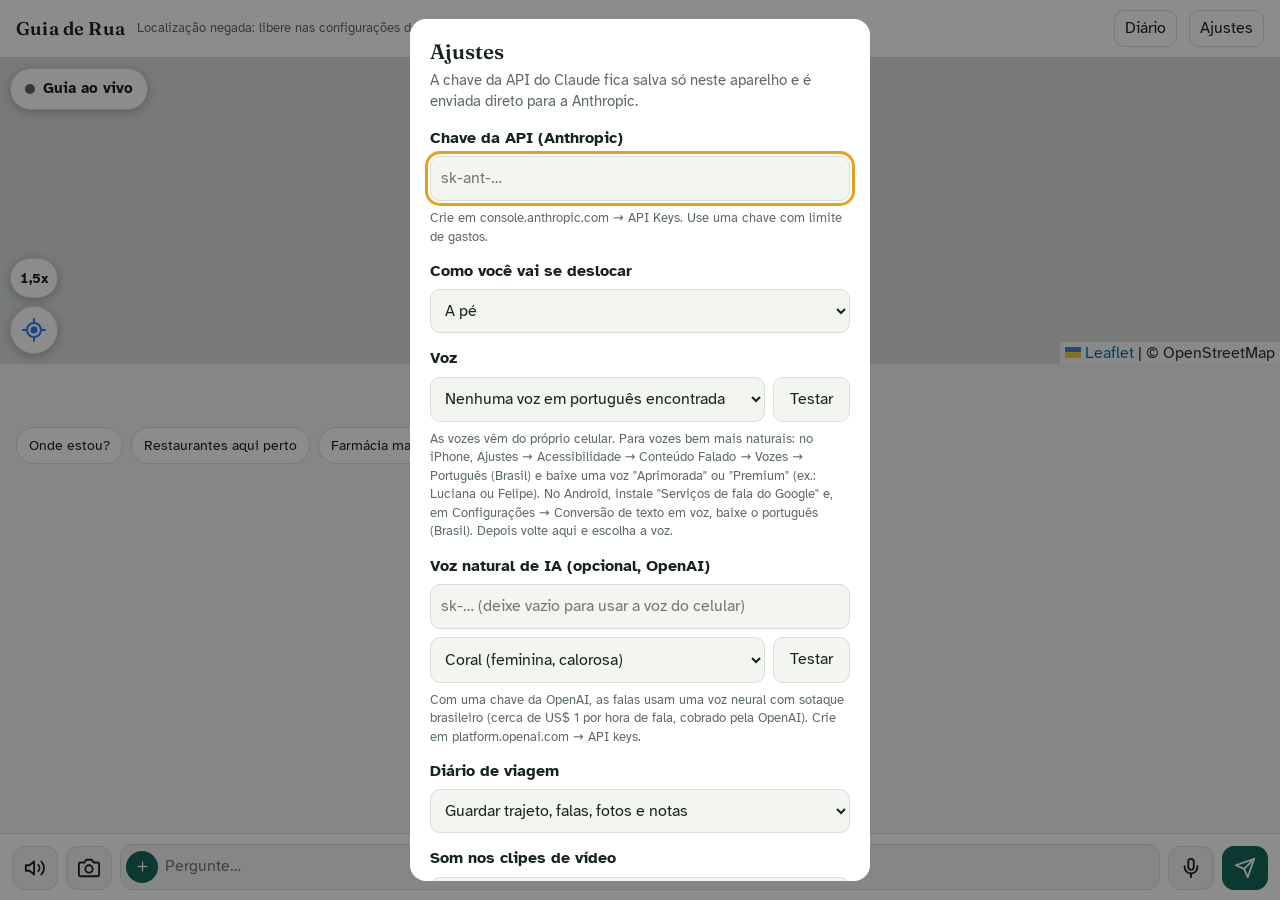
==== commit 906c2f37: "Guia de Rua: record ambient audio in diary video clips The camera stream was video-only, so clips ha" ====
--- a/guia/index.html
+++ b/guia/index.html
@@ -325,6 +325,11 @@
       <option value="on">Guardar trajeto, falas, fotos e notas</option>
       <option value="off">Não guardar nada</option>
     </select>
+    <label for="clipAudio">Som nos clipes de vídeo</label>
+    <select id="clipAudio">
+      <option value="on">Gravar com som ambiente</option>
+      <option value="off">Sem som</option>
+    </select>
     <label for="clipEvery">Clipes de vídeo automáticos no guia ao vivo</label>
     <select id="clipEvery">
       <option value="2">Um clipe de 6 s a cada 2 min</option>
@@ -337,6 +342,18 @@
       <option value="off">Só na tela, sem falar</option>
       <option value="on">Falar em voz alta</option>
     </select>
+    <label for="chatModel">Inteligência do chat</label>
+    <select id="chatModel">
+      <option value="sonnet">Sonnet 5.5 — rápido e mais barato</option>
+      <option value="opus">Opus 5.5 — o mais capaz, custa ~2x</option>
+    </select>
+    <label for="guideModel">Inteligência do guia ao vivo e da câmera</label>
+    <select id="guideModel">
+      <option value="sonnet">Sonnet 5.5 — metade do custo</option>
+      <option value="opus">Opus 5.5 — o mais capaz, custa ~2x</option>
+    </select>
+    <div class="note">Os relatórios de viagem usam sempre o Opus: são poucos e o texto fica melhor.</div>
+    <div class="note">O chat pesquisa na internet quando precisa (horários, eventos, avaliações). Cada pesquisa custa cerca de US$ 0,01.</div>
     <label for="liveDirections">Guia ao vivo: indicar para onde olhar</label>
     <select id="liveDirections">
       <option value="off">Não, só contar o que há em volta</option>
@@ -451,6 +468,6 @@
   </form>
 </dialog>
 <script src="vendor/leaflet.js"></script>
-<script type="module" src="app.js?v=21"></script>
+<script type="module" src="app.js?v=25"></script>
 </body>
 </html>
